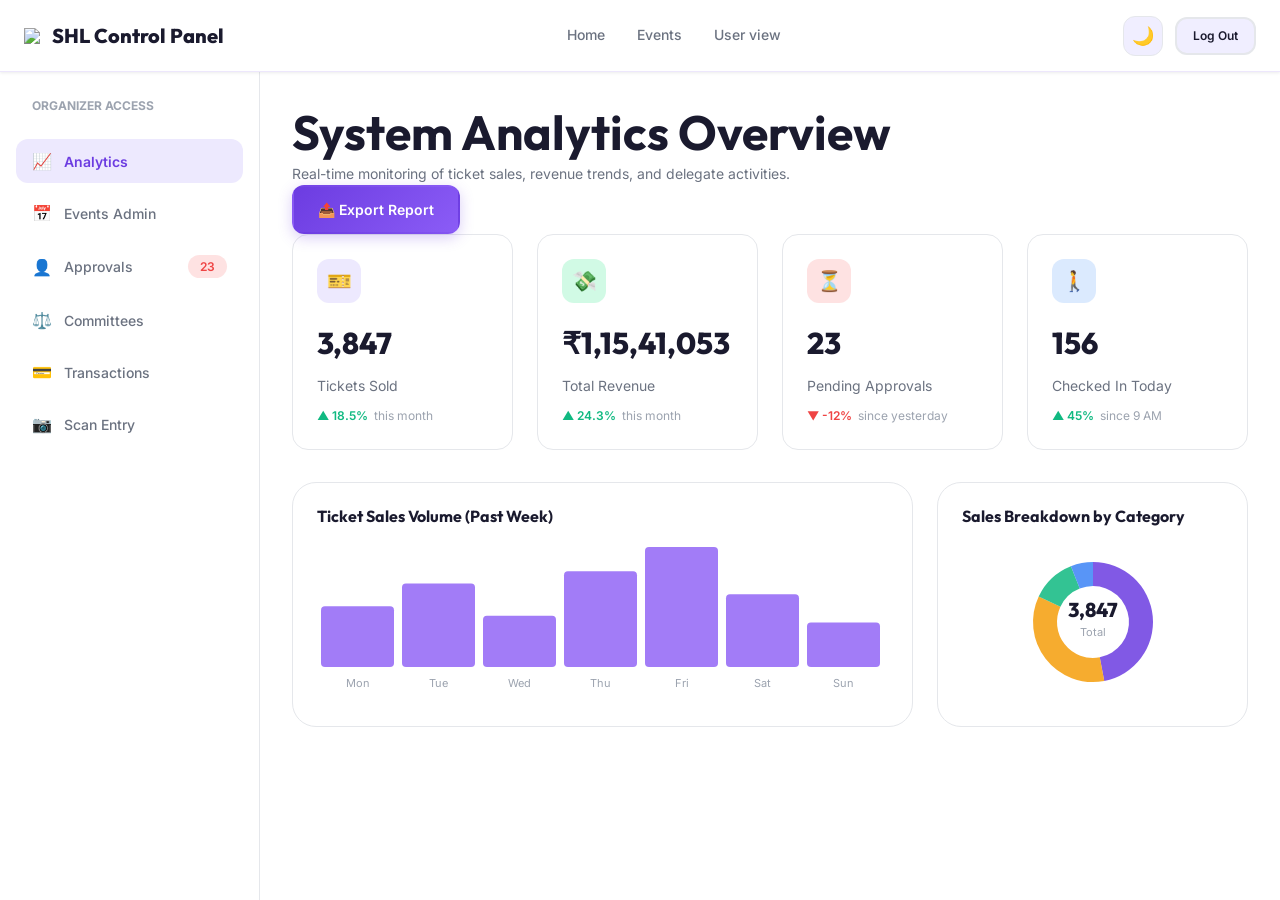
==== admin.html @ c8e1a7b3 "Initial SHL project upload" ====
<!DOCTYPE html>
<html lang="en" data-theme="light">

<head>
  <meta charset="UTF-8">
  <meta name="viewport" content="width=device-width, initial-scale=1.0">
  <title>Admin Dashboard — SHL Ticketing System</title>
  <link rel="stylesheet" href="css/globals.css">
  <link rel="stylesheet" href="css/components.css">
  <link rel="stylesheet" href="css/admin.css">
</head>

<body>

  <!-- ======== NAVBAR ======== -->
  <nav class="navbar scrolled" id="navbar">
    <div class="navbar-inner">
      <a href="index.html" class="navbar-logo">
        <img src="C:\Users\mohini\Pictures\Screenshots\Screenshot 2026-05-21 142047.png">
        <span>SHL Control Panel</span>
      </a>

      <div class="navbar-links">
        <a href="index.html" class="navbar-link">Home</a>
        <a href="events.html" class="navbar-link">Events</a>
        <a href="dashboard.html" class="navbar-link">User view</a>
      </div>

      <div class="navbar-actions">
        <button class="theme-toggle" id="themeToggle" aria-label="Toggle theme">🌙</button>
        <button class="btn btn-secondary btn-sm" id="adminLogoutBtn">Log Out</button>
      </div>

      <button class="mobile-menu-btn" id="mobileMenuBtn" aria-label="Menu">
        <span></span><span></span><span></span>
      </button>
    </div>
  </nav>

  <!-- ======== ADMIN DASHBOARD LAYOUT ======== -->
  <div class="admin-layout" style="margin-top: var(--navbar-height);">

    <!-- SIDEBAR -->
    <aside class="admin-sidebar">
      <div
        style="font-size: var(--text-xs); font-weight: 700; color: var(--text-tertiary); text-transform: uppercase; padding-left: var(--space-4);">
        Organizer Access</div>

      <nav style="display: flex; flex-direction: column; gap: 4px;">
        <button class="sidebar-link active" data-admin-tab="analytics">
          <span class="link-icon">📈</span> Analytics
        </button>
        <button class="sidebar-link" data-admin-tab="events">
          <span class="link-icon">📅</span> Events Admin
        </button>
        <button class="sidebar-link" data-admin-tab="approvals">
          <span class="link-icon">👤</span> Approvals
          <span class="badge badge-danger" id="badgePendingApprovals" style="margin-left: auto;">5</span>
        </button>
        <button class="sidebar-link" data-admin-tab="committees">
          <span class="link-icon">⚖️</span> Committees
        </button>
        <button class="sidebar-link" data-admin-tab="transactions">
          <span class="link-icon">💳</span> Transactions
        </button>
        <button class="sidebar-link" data-admin-tab="scanner">
          <span class="link-icon">📷</span> Scan Entry
        </button>
      </nav>
    </aside>

    <!-- MAIN PANEL -->
    <main class="admin-main">

      <!-- ANALYTICS TAB -->
      <div class="tab-content active" data-tab-content="analytics">
        <div class="dashboard-header">
          <div>
            <h1>System Analytics Overview</h1>
            <p style="font-size: var(--text-sm); color: var(--text-secondary);">Real-time monitoring of ticket sales,
              revenue trends, and delegate activities.</p>
          </div>
          <button class="btn btn-primary"
            onclick="Toast.show('Export Summary', 'System analytics report PDF download started.', 'success')">📤 Export
            Report</button>
        </div>

        <!-- Metrics Grid -->
        <div class="grid grid-4 gap-6" style="margin-bottom: var(--space-8);">
          <div class="stat-card">
            <div class="stat-icon" style="background: var(--primary-light); color: var(--primary);">🎫</div>
            <div class="stat-value" id="metricTotalTickets">3,847</div>
            <div class="stat-label">Tickets Sold</div>
            <span class="stat-change up">▲ 18.5% <span
                style="color: var(--text-tertiary); font-weight: normal; margin-left: 2px;">this month</span></span>
          </div>
          <div class="stat-card">
            <div class="stat-icon" style="background: var(--success-light); color: var(--success);">💸</div>
            <div class="stat-value" id="metricTotalRevenue">₹11.5M</div>
            <div class="stat-label">Total Revenue</div>
            <span class="stat-change up">▲ 24.3% <span
                style="color: var(--text-tertiary); font-weight: normal; margin-left: 2px;">this month</span></span>
          </div>
          <div class="stat-card">
            <div class="stat-icon" style="background: var(--danger-light); color: var(--danger);">⏳</div>
            <div class="stat-value" id="metricPendingApprovals">23</div>
            <div class="stat-label">Pending Approvals</div>
            <span class="stat-change down">▼ -12% <span
                style="color: var(--text-tertiary); font-weight: normal; margin-left: 2px;">since
                yesterday</span></span>
          </div>
          <div class="stat-card">
            <div class="stat-icon" style="background: var(--info-light); color: var(--info);">🚶</div>
            <div class="stat-value" id="metricTodayCheckins">156</div>
            <div class="stat-label">Checked In Today</div>
            <span class="stat-change up">▲ 45% <span
                style="color: var(--text-tertiary); font-weight: normal; margin-left: 2px;">since 9 AM</span></span>
          </div>
        </div>

        <!-- Charts Grid -->
        <div class="charts-grid">
          <div class="chart-card">
            <h2 style="font-size: var(--text-base);">Ticket Sales Volume (Past Week)</h2>
            <div class="chart-body" id="salesBarChartContainer">
              <!-- Rendered by JS -->
            </div>
          </div>
          <div class="chart-card">
            <h2 style="font-size: var(--text-base);">Sales Breakdown by Category</h2>
            <div class="chart-body" id="categoryDonutChartContainer">
              <!-- Rendered by JS -->
            </div>
          </div>
        </div>
      </div>

      <!-- EVENTS ADMIN TAB -->
      <div class="tab-content" data-tab-content="events">
        <div class="dashboard-header">
          <div>
            <h1>Event Management</h1>
            <p style="font-size: var(--text-sm); color: var(--text-secondary);">Add, update, or cancel MUNs, workshops,
              and youth leadership summits.</p>
          </div>
          <button class="btn btn-primary" id="createNewEventBtn">➕ Create Event</button>
        </div>

        <div class="table-wrapper">
          <table class="table">
            <thead>
              <tr>
                <th>Event Details</th>
                <th>Category</th>
                <th>Venue / City</th>
                <th>Price</th>
                <th>Availability</th>
                <th>Status</th>
                <th>Actions</th>
              </tr>
            </thead>
            <tbody id="adminEventsTableBody">
              <!-- Populated by JS -->
            </tbody>
          </table>
        </div>
      </div>

      <!-- DELEGATE APPROVALS TAB -->
      <div class="tab-content" data-tab-content="approvals">
        <div class="dashboard-header">
          <div>
            <h1>Delegate Registration Approvals</h1>
            <p style="font-size: var(--text-sm); color: var(--text-secondary);">Verify qualifications, process waivers,
              and approve conference portfolios.</p>
          </div>
          <div class="flex gap-2">
            <button class="btn btn-success btn-sm" id="bulkApproveBtn">Bulk Approve Selected</button>
            <button class="btn btn-secondary btn-sm" id="exportDelegatesBtn">Export List (CSV)</button>
          </div>
        </div>

        <div class="table-wrapper">
          <table class="table">
            <thead>
              <tr>
                <th style="width: 40px;"><input type="checkbox" id="selectAllApprovals"></th>
                <th>Delegate Details</th>
                <th>Event Target</th>
                <th>Date Applied</th>
                <th>Status</th>
                <th>Actions</th>
              </tr>
            </thead>
            <tbody id="adminApprovalsTableBody">
              <!-- Populated by JS -->
            </tbody>
          </table>
        </div>
      </div>

      <!-- COMMITTEES TAB -->
      <div class="tab-content" data-tab-content="committees">
        <div class="dashboard-header">
          <div>
            <h1>Committee & Portfolio Allocations</h1>
            <p style="font-size: var(--text-sm); color: var(--text-secondary);">View country allocation levels and
              real-time status details.</p>
          </div>
        </div>

        <div class="table-wrapper">
          <table class="table">
            <thead>
              <tr>
                <th>Committee Info</th>
                <th>Agenda Topic</th>
                <th>Difficulty</th>
                <th>Delegate Limit</th>
                <th>Executive Board</th>
                <th>Actions</th>
              </tr>
            </thead>
            <tbody id="adminCommitteesTableBody">
              <!-- Populated by JS -->
            </tbody>
          </table>
        </div>
      </div>

      <!-- TRANSACTIONS TAB -->
      <div class="tab-content" data-tab-content="transactions">
        <div class="dashboard-header">
          <div>
            <h1>Financial Transaction Ledger</h1>
            <p style="font-size: var(--text-sm); color: var(--text-secondary);">Comprehensive tracker for checkout
              payments, refunds, and failures.</p>
          </div>
          <button class="btn btn-secondary btn-sm"
            onclick="Toast.show('Export Complete', 'Transaction database CSV downloaded.', 'success')">💾 Export
            Ledger</button>
        </div>

        <div class="table-wrapper">
          <table class="table">
            <thead>
              <tr>
                <th>Transaction ID</th>
                <th>Delegate</th>
                <th>Target Event</th>
                <th>Amount</th>
                <th>Method</th>
                <th>Date</th>
                <th>Status</th>
              </tr>
            </thead>
            <tbody id="adminTransactionsTableBody">
              <!-- Populated by JS -->
            </tbody>
          </table>
        </div>
      </div>

      <!-- SCANNER ENTRY SIMULATOR TAB -->
      <div class="tab-content" data-tab-content="scanner">
        <div class="dashboard-header">
          <div>
            <h1>QR entry scanning portal</h1>
            <p style="font-size: var(--text-sm); color: var(--text-secondary);">Verify ticketing passes, check
              qualifications, and scan entry codes.</p>
          </div>
        </div>

        <div class="grid grid-2 gap-8">
          <!-- Scanner Camera Box -->
          <div class="card text-center">
            <h3>QR Pass Reader (Simulator)</h3>
            <p style="font-size: var(--text-xs); color: var(--text-tertiary); margin-bottom: var(--space-4);">Camera
              feed simulation. Input a code manually below to scan.</p>

            <div class="scanner-viewport-simulator">
              <div class="scanner-laser-line"></div>
              <div class="scanner-corner scanner-corner-tl"></div>
              <div class="scanner-corner scanner-corner-tr"></div>
              <div class="scanner-corner scanner-corner-bl"></div>
              <div class="scanner-corner scanner-corner-br"></div>
            </div>

            <div class="form-group" style="max-width: 320px; margin: 0 auto;">
              <input type="text" class="form-input" id="manualScanInput"
                placeholder="Enter ticket passcode manually (e.g. TKT-2026-001)">
              <button class="btn btn-primary" id="manualScanBtn" style="margin-top: 12px; width: 100%;">Verify
                Pass</button>
            </div>
          </div>

          <!-- Scanner History Logs -->
          <div class="card">
            <h3>Scanning History Log</h3>
            <p style="font-size: var(--text-xs); color: var(--text-tertiary); margin-bottom: var(--space-4);">Real-time
              check-in notifications stream.</p>

            <div class="scan-history-log" id="scanHistoryLogContainer">
              <!-- Populated by JS -->
            </div>
          </div>
        </div>
      </div>

    </main>
  </div>

  <!-- CREATE EVENT MODAL -->
  <div class="modal-backdrop" id="createEventModal">
    <div class="modal">
      <div class="modal-header">
        <h3 class="modal-title">Create New Event</h3>
        <button class="modal-close">✕</button>
      </div>
      <form id="createEventForm" onsubmit="event.preventDefault();">
        <div class="form-group">
          <label class="form-label">Event Title</label>
          <input type="text" class="form-input" id="adminEventTitle" required>
        </div>
        <div class="grid grid-2 gap-4">
          <div class="form-group">
            <label class="form-label">Category</label>
            <select class="form-select" id="adminEventCategory">
              <option value="Summit">Summit</option>
              <option value="MUN">Model United Nations</option>
              <option value="Workshop">Workshop</option>
            </select>
          </div>
          <div class="form-group">
            <label class="form-label">Base Ticket Price (₹)</label>
            <input type="number" class="form-input" id="adminEventPrice" required>
          </div>
        </div>
        <div class="grid grid-2 gap-4">
          <div class="form-group">
            <label class="form-label">City</label>
            <input type="text" class="form-input" id="adminEventCity" required>
          </div>
          <div class="form-group">
            <label class="form-label">Date</label>
            <input type="date" class="form-input" id="adminEventDate" required>
          </div>
        </div>
        <div class="flex justify-end gap-3" style="margin-top: var(--space-4);">
          <button type="button" class="btn btn-secondary modal-close">Cancel</button>
          <button type="submit" class="btn btn-primary" id="saveNewEventBtn">Publish Event</button>
        </div>
      </form>
    </div>
  </div>

  <!-- Scripts -->
  <script src="js/data.js"></script>
  <script src="js/app.js"></script>
  <script src="js/admin.js"></script>
</body>

</html>
---- css/globals.css ----
/* ============================================
   SHL TICKETING SYSTEM — GLOBAL DESIGN TOKENS
   ============================================ */

/* Google Fonts Import */
@import url('https://fonts.googleapis.com/css2?family=Inter:wght@300;400;500;600;700&family=Outfit:wght@400;500;600;700;800&family=JetBrains+Mono:wght@400;500&display=swap');

/* ---- CSS Custom Properties ---- */
:root {
  /* Primary Palette */
  --primary: #6C3CE1;
  --primary-hover: #5B2DC9;
  --primary-light: #EDE9FE;
  --primary-glow: rgba(108, 60, 225, 0.25);
  --secondary: #F59E0B;
  --secondary-hover: #D97706;
  --secondary-light: #FEF3C7;

  /* Backgrounds */
  --bg-primary: #FFFFFF;
  --bg-secondary: #F8F7FF;
  --bg-tertiary: #F0EEFF;
  --bg-elevated: #FFFFFF;
  --bg-input: #F9FAFB;

  /* Text */
  --text-primary: #1A1A2E;
  --text-secondary: #6B7280;
  --text-tertiary: #9CA3AF;
  --text-inverse: #FFFFFF;

  /* Semantic Colors */
  --success: #10B981;
  --success-light: #D1FAE5;
  --warning: #F59E0B;
  --warning-light: #FEF3C7;
  --danger: #EF4444;
  --danger-light: #FEE2E2;
  --info: #3B82F6;
  --info-light: #DBEAFE;

  /* Glass */
  --glass-bg: rgba(255, 255, 255, 0.72);
  --glass-border: rgba(108, 60, 225, 0.12);
  --glass-shadow: 0 8px 32px rgba(108, 60, 225, 0.08);

  /* Borders */
  --border-light: #E5E7EB;
  --border-medium: #D1D5DB;
  --border-focus: #6C3CE1;

  /* Shadows */
  --shadow-xs: 0 1px 2px rgba(0, 0, 0, 0.04);
  --shadow-sm: 0 1px 3px rgba(0, 0, 0, 0.08);
  --shadow-md: 0 4px 16px rgba(0, 0, 0, 0.08);
  --shadow-lg: 0 8px 32px rgba(0, 0, 0, 0.1);
  --shadow-xl: 0 16px 48px rgba(0, 0, 0, 0.12);
  --shadow-glow: 0 0 40px rgba(108, 60, 225, 0.15);
  --shadow-card: 0 2px 12px rgba(0, 0, 0, 0.06);

  /* Radius */
  --radius-sm: 8px;
  --radius-md: 12px;
  --radius-lg: 16px;
  --radius-xl: 24px;
  --radius-full: 9999px;

  /* Spacing */
  --space-1: 4px;
  --space-2: 8px;
  --space-3: 12px;
  --space-4: 16px;
  --space-5: 20px;
  --space-6: 24px;
  --space-8: 32px;
  --space-10: 40px;
  --space-12: 48px;
  --space-16: 64px;
  --space-20: 80px;
  --space-24: 96px;

  /* Typography */
  --font-heading: 'Outfit', sans-serif;
  --font-body: 'Inter', sans-serif;
  --font-mono: 'JetBrains Mono', monospace;

  --text-xs: 0.75rem;
  --text-sm: 0.875rem;
  --text-base: 1rem;
  --text-lg: 1.125rem;
  --text-xl: 1.25rem;
  --text-2xl: 1.5rem;
  --text-3xl: 1.875rem;
  --text-4xl: 2.25rem;
  --text-5xl: 3rem;
  --text-6xl: 3.75rem;
  --text-7xl: 4.5rem;

  /* Transitions */
  --transition-fast: 150ms ease;
  --transition-base: 250ms ease;
  --transition-slow: 400ms ease;
  --transition-spring: 500ms cubic-bezier(0.34, 1.56, 0.64, 1);

  /* Z-Index */
  --z-dropdown: 100;
  --z-sticky: 200;
  --z-fixed: 300;
  --z-modal-backdrop: 400;
  --z-modal: 500;
  --z-toast: 600;
  --z-tooltip: 700;

  /* Layout */
  --max-width: 1280px;
  --max-width-sm: 640px;
  --max-width-md: 768px;
  --max-width-lg: 1024px;
  --max-width-xl: 1280px;
  --max-width-2xl: 1440px;
  --sidebar-width: 260px;
  --navbar-height: 72px;
}

/* ---- Dark Mode ---- */
[data-theme="dark"] {
  --primary: #8B5CF6;
  --primary-hover: #A78BFA;
  --primary-light: #2D1B69;
  --primary-glow: rgba(139, 92, 246, 0.3);
  --secondary: #FBBF24;
  --secondary-hover: #FCD34D;
  --secondary-light: #451A03;

  --bg-primary: #0A0A14;
  --bg-secondary: #12121F;
  --bg-tertiary: #1A1A2E;
  --bg-elevated: #1E1E35;
  --bg-input: #1A1A2E;

  --text-primary: #F0F0FF;
  --text-secondary: #9CA3AF;
  --text-tertiary: #6B7280;
  --text-inverse: #0A0A14;

  --success: #34D399;
  --success-light: #064E3B;
  --warning: #FBBF24;
  --warning-light: #451A03;
  --danger: #F87171;
  --danger-light: #7F1D1D;
  --info: #60A5FA;
  --info-light: #1E3A5F;

  --glass-bg: rgba(10, 10, 20, 0.75);
  --glass-border: rgba(139, 92, 246, 0.18);
  --glass-shadow: 0 8px 32px rgba(0, 0, 0, 0.3);

  --border-light: #2A2A42;
  --border-medium: #3A3A55;
  --border-focus: #8B5CF6;

  --shadow-xs: 0 1px 2px rgba(0, 0, 0, 0.2);
  --shadow-sm: 0 1px 3px rgba(0, 0, 0, 0.3);
  --shadow-md: 0 4px 16px rgba(0, 0, 0, 0.3);
  --shadow-lg: 0 8px 32px rgba(0, 0, 0, 0.4);
  --shadow-xl: 0 16px 48px rgba(0, 0, 0, 0.5);
  --shadow-glow: 0 0 40px rgba(139, 92, 246, 0.2);
  --shadow-card: 0 2px 12px rgba(0, 0, 0, 0.25);
}

/* ---- CSS Reset ---- */
*, *::before, *::after {
  margin: 0;
  padding: 0;
  box-sizing: border-box;
}

html {
  scroll-behavior: smooth;
  -webkit-text-size-adjust: 100%;
  font-size: 16px;
}

body {
  font-family: var(--font-body);
  font-size: var(--text-base);
  line-height: 1.6;
  color: var(--text-primary);
  background-color: var(--bg-primary);
  -webkit-font-smoothing: antialiased;
  -moz-osx-font-smoothing: grayscale;
  overflow-x: hidden;
  transition: background-color var(--transition-base), color var(--transition-base);
}

img, video, svg {
  display: block;
  max-width: 100%;
  height: auto;
}

a {
  color: inherit;
  text-decoration: none;
  transition: color var(--transition-fast);
}

button {
  cursor: pointer;
  font-family: inherit;
  border: none;
  background: none;
  font-size: inherit;
}

input, textarea, select {
  font-family: inherit;
  font-size: inherit;
  color: inherit;
  outline: none;
}

ul, ol {
  list-style: none;
}

h1, h2, h3, h4, h5, h6 {
  font-family: var(--font-heading);
  font-weight: 700;
  line-height: 1.2;
  color: var(--text-primary);
}

h1 { font-size: var(--text-5xl); }
h2 { font-size: var(--text-4xl); }
h3 { font-size: var(--text-3xl); }
h4 { font-size: var(--text-2xl); }
h5 { font-size: var(--text-xl); }
h6 { font-size: var(--text-lg); }

p {
  color: var(--text-secondary);
  line-height: 1.7;
}

::selection {
  background-color: var(--primary);
  color: white;
}

::-webkit-scrollbar {
  width: 8px;
  height: 8px;
}

::-webkit-scrollbar-track {
  background: var(--bg-secondary);
}

::-webkit-scrollbar-thumb {
  background: var(--border-medium);
  border-radius: var(--radius-full);
}

::-webkit-scrollbar-thumb:hover {
  background: var(--primary);
}

/* ---- Layout Utilities ---- */
.container {
  width: 100%;
  max-width: var(--max-width);
  margin: 0 auto;
  padding: 0 var(--space-6);
}

.container-sm { max-width: var(--max-width-sm); }
.container-md { max-width: var(--max-width-md); }
.container-lg { max-width: var(--max-width-lg); }
.container-xl { max-width: var(--max-width-xl); }
.container-2xl { max-width: var(--max-width-2xl); }

.section {
  padding: var(--space-20) 0;
}

.section-sm {
  padding: var(--space-12) 0;
}

/* Flex */
.flex { display: flex; }
.flex-col { flex-direction: column; }
.flex-wrap { flex-wrap: wrap; }
.items-center { align-items: center; }
.items-start { align-items: flex-start; }
.items-end { align-items: flex-end; }
.justify-center { justify-content: center; }
.justify-between { justify-content: space-between; }
.justify-end { justify-content: flex-end; }
.gap-1 { gap: var(--space-1); }
.gap-2 { gap: var(--space-2); }
.gap-3 { gap: var(--space-3); }
.gap-4 { gap: var(--space-4); }
.gap-6 { gap: var(--space-6); }
.gap-8 { gap: var(--space-8); }

/* Grid */
.grid { display: grid; }
.grid-2 { grid-template-columns: repeat(2, 1fr); }
.grid-3 { grid-template-columns: repeat(3, 1fr); }
.grid-4 { grid-template-columns: repeat(4, 1fr); }

/* Text */
.text-center { text-align: center; }
.text-left { text-align: left; }
.text-right { text-align: right; }
.font-medium { font-weight: 500; }
.font-semibold { font-weight: 600; }
.font-bold { font-weight: 700; }
.text-uppercase { text-transform: uppercase; letter-spacing: 0.05em; }

/* Visibility */
.hidden { display: none !important; }
.sr-only {
  position: absolute;
  width: 1px;
  height: 1px;
  margin: -1px;
  padding: 0;
  overflow: hidden;
  clip: rect(0, 0, 0, 0);
  border: 0;
}

/* ---- Responsive ---- */
@media (max-width: 1024px) {
  .grid-4 { grid-template-columns: repeat(2, 1fr); }
  .grid-3 { grid-template-columns: repeat(2, 1fr); }
  h1 { font-size: var(--text-4xl); }
  h2 { font-size: var(--text-3xl); }
}

@media (max-width: 768px) {
  .container { padding: 0 var(--space-4); }
  .section { padding: var(--space-12) 0; }
  .grid-4, .grid-3, .grid-2 { grid-template-columns: 1fr; }
  h1 { font-size: var(--text-3xl); }
  h2 { font-size: var(--text-2xl); }
  h3 { font-size: var(--text-xl); }
  :root { --navbar-height: 64px; }
}

@media (max-width: 480px) {
  html { font-size: 14px; }
  .container { padding: 0 var(--space-3); }
}

/* ---- Animations ---- */
@keyframes fadeIn {
  from { opacity: 0; }
  to { opacity: 1; }
}

@keyframes fadeInUp {
  from { opacity: 0; transform: translateY(24px); }
  to { opacity: 1; transform: translateY(0); }
}

@keyframes fadeInDown {
  from { opacity: 0; transform: translateY(-24px); }
  to { opacity: 1; transform: translateY(0); }
}

@keyframes slideInLeft {
  from { opacity: 0; transform: translateX(-32px); }
  to { opacity: 1; transform: translateX(0); }
}

@keyframes slideInRight {
  from { opacity: 0; transform: translateX(32px); }
  to { opacity: 1; transform: translateX(0); }
}

@keyframes scaleIn {
  from { opacity: 0; transform: scale(0.9); }
  to { opacity: 1; transform: scale(1); }
}

@keyframes pulse {
  0%, 100% { opacity: 1; }
  50% { opacity: 0.5; }
}

@keyframes shimmer {
  0% { background-position: -200% 0; }
  100% { background-position: 200% 0; }
}

@keyframes spin {
  from { transform: rotate(0deg); }
  to { transform: rotate(360deg); }
}

@keyframes float {
  0%, 100% { transform: translateY(0); }
  50% { transform: translateY(-10px); }
}

@keyframes gradientShift {
  0% { background-position: 0% 50%; }
  50% { background-position: 100% 50%; }
  100% { background-position: 0% 50%; }
}

@keyframes countUp {
  from { opacity: 0; transform: translateY(16px); }
  to { opacity: 1; transform: translateY(0); }
}

@keyframes tickerScroll {
  0% { transform: translateX(0); }
  100% { transform: translateX(-50%); }
}

.animate-fade-in { animation: fadeIn 0.6s ease forwards; }
.animate-fade-in-up { animation: fadeInUp 0.6s ease forwards; }
.animate-fade-in-down { animation: fadeInDown 0.6s ease forwards; }
.animate-scale-in { animation: scaleIn 0.4s ease forwards; }
.animate-float { animation: float 3s ease-in-out infinite; }
.animate-pulse { animation: pulse 2s ease-in-out infinite; }
.animate-spin { animation: spin 1s linear infinite; }

/* Stagger delays */
.delay-1 { animation-delay: 0.1s; }
.delay-2 { animation-delay: 0.2s; }
.delay-3 { animation-delay: 0.3s; }
.delay-4 { animation-delay: 0.4s; }
.delay-5 { animation-delay: 0.5s; }

/* Scroll reveal base */
.reveal {
  opacity: 0;
  transform: translateY(24px);
  transition: opacity 0.6s ease, transform 0.6s ease;
}

.reveal.revealed {
  opacity: 1;
  transform: translateY(0);
}
---- css/components.css ----
/* ============================================
   SHL TICKETING SYSTEM — REUSABLE COMPONENTS
   ============================================ */

/* ---- Buttons ---- */
.btn {
  display: inline-flex;
  align-items: center;
  justify-content: center;
  gap: var(--space-2);
  padding: var(--space-3) var(--space-6);
  font-family: var(--font-body);
  font-weight: 600;
  font-size: var(--text-sm);
  line-height: 1.5;
  border-radius: var(--radius-md);
  transition: all var(--transition-base);
  white-space: nowrap;
  cursor: pointer;
  border: 2px solid transparent;
  text-decoration: none;
  position: relative;
  overflow: hidden;
}

.btn::after {
  content: '';
  position: absolute;
  inset: 0;
  background: linear-gradient(rgba(255,255,255,0.15), transparent);
  opacity: 0;
  transition: opacity var(--transition-fast);
}

.btn:hover::after {
  opacity: 1;
}

.btn-primary {
  background: linear-gradient(135deg, var(--primary), #8B5CF6);
  color: white;
  box-shadow: 0 4px 14px var(--primary-glow);
}

.btn-primary:hover {
  background: linear-gradient(135deg, var(--primary-hover), #7C3AED);
  box-shadow: 0 6px 20px var(--primary-glow);
  transform: translateY(-2px);
}

.btn-secondary {
  background: var(--bg-tertiary);
  color: var(--text-primary);
  border-color: var(--border-light);
}

.btn-secondary:hover {
  background: var(--bg-elevated);
  border-color: var(--primary);
  color: var(--primary);
  transform: translateY(-2px);
}

.btn-outline {
  background: transparent;
  color: var(--primary);
  border-color: var(--primary);
}

.btn-outline:hover {
  background: var(--primary);
  color: white;
  transform: translateY(-2px);
}

.btn-ghost {
  background: transparent;
  color: var(--text-secondary);
}

.btn-ghost:hover {
  background: var(--bg-tertiary);
  color: var(--primary);
}

.btn-danger {
  background: var(--danger);
  color: white;
}

.btn-danger:hover {
  background: #DC2626;
  transform: translateY(-2px);
}

.btn-success {
  background: var(--success);
  color: white;
}

.btn-success:hover {
  background: #059669;
  transform: translateY(-2px);
}

.btn-lg {
  padding: var(--space-4) var(--space-8);
  font-size: var(--text-base);
  border-radius: var(--radius-lg);
}

.btn-sm {
  padding: var(--space-2) var(--space-4);
  font-size: var(--text-xs);
}

.btn-icon {
  width: 40px;
  height: 40px;
  padding: 0;
  border-radius: var(--radius-md);
}

.btn-icon.btn-sm {
  width: 32px;
  height: 32px;
}

.btn:disabled {
  opacity: 0.5;
  cursor: not-allowed;
  transform: none !important;
}

/* ---- Cards ---- */
.card {
  background: var(--bg-elevated);
  border: 1px solid var(--border-light);
  border-radius: var(--radius-lg);
  padding: var(--space-6);
  transition: all var(--transition-base);
  position: relative;
}

.card:hover {
  box-shadow: var(--shadow-lg);
  border-color: var(--glass-border);
}

.card-hover:hover {
  transform: translateY(-4px);
}

.card-glass {
  background: var(--glass-bg);
  backdrop-filter: blur(16px);
  -webkit-backdrop-filter: blur(16px);
  border: 1px solid var(--glass-border);
  box-shadow: var(--glass-shadow);
}

.card-gradient {
  background: linear-gradient(135deg, var(--bg-elevated), var(--bg-tertiary));
}

.card-img {
  width: 100%;
  height: 200px;
  object-fit: cover;
  border-radius: var(--radius-md);
  margin-bottom: var(--space-4);
}

/* ---- Badges ---- */
.badge {
  display: inline-flex;
  align-items: center;
  gap: var(--space-1);
  padding: var(--space-1) var(--space-3);
  font-size: var(--text-xs);
  font-weight: 600;
  border-radius: var(--radius-full);
  letter-spacing: 0.02em;
}

.badge-primary {
  background: var(--primary-light);
  color: var(--primary);
}

.badge-success {
  background: var(--success-light);
  color: var(--success);
}

.badge-warning {
  background: var(--warning-light);
  color: var(--warning);
}

.badge-danger {
  background: var(--danger-light);
  color: var(--danger);
}

.badge-info {
  background: var(--info-light);
  color: var(--info);
}

.badge-neutral {
  background: var(--bg-tertiary);
  color: var(--text-secondary);
}

/* Status dot */
.status-dot {
  width: 8px;
  height: 8px;
  border-radius: 50%;
  display: inline-block;
}

.status-dot.available { background: var(--success); }
.status-dot.limited { background: var(--warning); }
.status-dot.full { background: var(--danger); }
.status-dot.reserved { background: var(--info); }

.status-dot.pulse {
  animation: pulse 2s ease-in-out infinite;
}

/* ---- Form Elements ---- */
.form-group {
  display: flex;
  flex-direction: column;
  gap: var(--space-2);
  margin-bottom: var(--space-5);
}

.form-label {
  font-size: var(--text-sm);
  font-weight: 600;
  color: var(--text-primary);
}

.form-label .required {
  color: var(--danger);
  margin-left: 2px;
}

.form-input,
.form-select,
.form-textarea {
  width: 100%;
  padding: var(--space-3) var(--space-4);
  background: var(--bg-input);
  border: 1.5px solid var(--border-light);
  border-radius: var(--radius-md);
  font-size: var(--text-sm);
  color: var(--text-primary);
  transition: all var(--transition-fast);
}

.form-input:focus,
.form-select:focus,
.form-textarea:focus {
  border-color: var(--primary);
  box-shadow: 0 0 0 3px var(--primary-glow);
  background: var(--bg-elevated);
}

.form-input::placeholder {
  color: var(--text-tertiary);
}

.form-input.error {
  border-color: var(--danger);
  box-shadow: 0 0 0 3px rgba(239, 68, 68, 0.15);
}

.form-hint {
  font-size: var(--text-xs);
  color: var(--text-tertiary);
}

.form-error {
  font-size: var(--text-xs);
  color: var(--danger);
  display: flex;
  align-items: center;
  gap: var(--space-1);
}

.form-textarea {
  min-height: 100px;
  resize: vertical;
}

.form-select {
  appearance: none;
  background-image: url("data:image/svg+xml,%3Csvg xmlns='http://www.w3.org/2000/svg' width='16' height='16' fill='%236B7280' viewBox='0 0 16 16'%3E%3Cpath d='M4.646 5.646a.5.5 0 0 1 .708 0L8 8.293l2.646-2.647a.5.5 0 0 1 .708.708l-3 3a.5.5 0 0 1-.708 0l-3-3a.5.5 0 0 1 0-.708z'/%3E%3C/svg%3E");
  background-repeat: no-repeat;
  background-position: right 12px center;
  padding-right: 36px;
}

/* Checkbox & Radio */
.form-check {
  display: flex;
  align-items: center;
  gap: var(--space-3);
  cursor: pointer;
  font-size: var(--text-sm);
}

.form-check input[type="checkbox"],
.form-check input[type="radio"] {
  width: 18px;
  height: 18px;
  accent-color: var(--primary);
  cursor: pointer;
}

/* ---- Navigation ---- */
.navbar {
  position: fixed;
  top: 0;
  left: 0;
  right: 0;
  height: var(--navbar-height);
  z-index: var(--z-fixed);
  transition: all var(--transition-base);
  display: flex;
  align-items: center;
}

.navbar.scrolled {
  background: var(--glass-bg);
  backdrop-filter: blur(20px);
  -webkit-backdrop-filter: blur(20px);
  border-bottom: 1px solid var(--glass-border);
  box-shadow: var(--shadow-sm);
}

.navbar-inner {
  display: flex;
  align-items: center;
  justify-content: space-between;
  width: 100%;
  max-width: var(--max-width-2xl);
  margin: 0 auto;
  padding: 0 var(--space-6);
}

.navbar-logo {
  display: flex;
  align-items: center;
  gap: var(--space-3);
  font-family: var(--font-heading);
  font-weight: 800;
  font-size: var(--text-xl);
  color: var(--text-primary);
}

.navbar-logo .logo-icon {
  width: 36px;
  height: 36px;
  background: linear-gradient(135deg, var(--primary), #8B5CF6);
  border-radius: var(--radius-sm);
  display: flex;
  align-items: center;
  justify-content: center;
  color: white;
  font-weight: 800;
  font-size: var(--text-sm);
}

.navbar-links {
  display: flex;
  align-items: center;
  gap: var(--space-8);
}

.navbar-link {
  font-size: var(--text-sm);
  font-weight: 500;
  color: var(--text-secondary);
  transition: color var(--transition-fast);
  position: relative;
}

.navbar-link:hover,
.navbar-link.active {
  color: var(--primary);
}

.navbar-link.active::after {
  content: '';
  position: absolute;
  bottom: -4px;
  left: 0;
  right: 0;
  height: 2px;
  background: var(--primary);
  border-radius: var(--radius-full);
}

.navbar-actions {
  display: flex;
  align-items: center;
  gap: var(--space-3);
}

.theme-toggle {
  width: 40px;
  height: 40px;
  display: flex;
  align-items: center;
  justify-content: center;
  border-radius: var(--radius-md);
  background: var(--bg-tertiary);
  border: 1px solid var(--border-light);
  cursor: pointer;
  transition: all var(--transition-fast);
  font-size: 18px;
}

.theme-toggle:hover {
  background: var(--bg-elevated);
  border-color: var(--primary);
}

/* Mobile Menu */
.mobile-menu-btn {
  display: none;
  flex-direction: column;
  gap: 5px;
  padding: 8px;
  cursor: pointer;
  background: none;
  border: none;
}

.mobile-menu-btn span {
  display: block;
  width: 24px;
  height: 2px;
  background: var(--text-primary);
  border-radius: 2px;
  transition: all var(--transition-base);
}

.mobile-menu-btn.active span:nth-child(1) {
  transform: rotate(45deg) translate(5px, 5px);
}

.mobile-menu-btn.active span:nth-child(2) {
  opacity: 0;
}

.mobile-menu-btn.active span:nth-child(3) {
  transform: rotate(-45deg) translate(5px, -5px);
}

.mobile-nav {
  display: none;
  position: fixed;
  top: var(--navbar-height);
  left: 0;
  right: 0;
  bottom: 0;
  background: var(--bg-primary);
  z-index: var(--z-fixed);
  padding: var(--space-6);
  flex-direction: column;
  gap: var(--space-4);
  animation: fadeIn 0.3s ease;
}

.mobile-nav.active {
  display: flex;
}

.mobile-nav a {
  display: block;
  padding: var(--space-4);
  font-size: var(--text-lg);
  font-weight: 500;
  border-radius: var(--radius-md);
  transition: background var(--transition-fast);
}

.mobile-nav a:hover {
  background: var(--bg-tertiary);
  color: var(--primary);
}

@media (max-width: 768px) {
  .mobile-menu-btn { display: flex; }
  .navbar-links { display: none; }
  .navbar-actions .btn { display: none; }
}

/* ---- Modal ---- */
.modal-backdrop {
  position: fixed;
  inset: 0;
  background: rgba(0, 0, 0, 0.5);
  backdrop-filter: blur(4px);
  z-index: var(--z-modal-backdrop);
  display: none;
  align-items: center;
  justify-content: center;
  padding: var(--space-6);
  animation: fadeIn 0.2s ease;
}

.modal-backdrop.active {
  display: flex;
}

.modal {
  background: var(--bg-elevated);
  border-radius: var(--radius-xl);
  padding: var(--space-8);
  width: 100%;
  max-width: 520px;
  max-height: 90vh;
  overflow-y: auto;
  box-shadow: var(--shadow-xl);
  animation: scaleIn 0.3s ease;
  position: relative;
}

.modal-header {
  display: flex;
  align-items: center;
  justify-content: space-between;
  margin-bottom: var(--space-6);
}

.modal-title {
  font-size: var(--text-xl);
  font-weight: 700;
}

.modal-close {
  width: 32px;
  height: 32px;
  display: flex;
  align-items: center;
  justify-content: center;
  border-radius: var(--radius-sm);
  background: var(--bg-tertiary);
  cursor: pointer;
  transition: all var(--transition-fast);
  font-size: 18px;
  border: none;
  color: var(--text-secondary);
}

.modal-close:hover {
  background: var(--danger-light);
  color: var(--danger);
}

/* ---- Toast / Notification ---- */
.toast-container {
  position: fixed;
  top: calc(var(--navbar-height) + var(--space-4));
  right: var(--space-6);
  z-index: var(--z-toast);
  display: flex;
  flex-direction: column;
  gap: var(--space-3);
}

.toast {
  display: flex;
  align-items: center;
  gap: var(--space-3);
  padding: var(--space-4) var(--space-5);
  background: var(--bg-elevated);
  border-radius: var(--radius-md);
  box-shadow: var(--shadow-lg);
  border-left: 4px solid var(--primary);
  min-width: 320px;
  animation: slideInRight 0.4s ease;
}

.toast.success { border-left-color: var(--success); }
.toast.warning { border-left-color: var(--warning); }
.toast.error { border-left-color: var(--danger); }

.toast-icon {
  font-size: 20px;
  flex-shrink: 0;
}

.toast-content {
  flex: 1;
}

.toast-title {
  font-weight: 600;
  font-size: var(--text-sm);
}

.toast-message {
  font-size: var(--text-xs);
  color: var(--text-secondary);
}

.toast-close {
  cursor: pointer;
  font-size: 16px;
  color: var(--text-tertiary);
  background: none;
  border: none;
}

/* ---- Progress Bar ---- */
.progress-bar {
  width: 100%;
  height: 6px;
  background: var(--bg-tertiary);
  border-radius: var(--radius-full);
  overflow: hidden;
}

.progress-fill {
  height: 100%;
  background: linear-gradient(90deg, var(--primary), #8B5CF6);
  border-radius: var(--radius-full);
  transition: width var(--transition-slow);
}

/* Step Progress */
.step-progress {
  display: flex;
  align-items: center;
  justify-content: center;
  gap: 0;
  margin-bottom: var(--space-10);
}

.step-item {
  display: flex;
  align-items: center;
  gap: 0;
}

.step-circle {
  width: 40px;
  height: 40px;
  border-radius: 50%;
  display: flex;
  align-items: center;
  justify-content: center;
  font-size: var(--text-sm);
  font-weight: 700;
  background: var(--bg-tertiary);
  color: var(--text-tertiary);
  border: 2px solid var(--border-light);
  transition: all var(--transition-base);
  position: relative;
  z-index: 1;
}

.step-item.active .step-circle {
  background: var(--primary);
  color: white;
  border-color: var(--primary);
  box-shadow: 0 0 0 4px var(--primary-glow);
}

.step-item.completed .step-circle {
  background: var(--success);
  color: white;
  border-color: var(--success);
}

.step-label {
  position: absolute;
  top: calc(100% + 8px);
  left: 50%;
  transform: translateX(-50%);
  font-size: var(--text-xs);
  font-weight: 500;
  color: var(--text-tertiary);
  white-space: nowrap;
}

.step-item.active .step-label {
  color: var(--primary);
  font-weight: 600;
}

.step-item.completed .step-label {
  color: var(--success);
}

.step-line {
  width: 80px;
  height: 2px;
  background: var(--border-light);
  transition: background var(--transition-base);
}

.step-item.completed + .step-item .step-line,
.step-item.completed .step-line {
  background: var(--success);
}

/* ---- Tables ---- */
.table-wrapper {
  width: 100%;
  overflow-x: auto;
  border-radius: var(--radius-lg);
  border: 1px solid var(--border-light);
}

.table {
  width: 100%;
  border-collapse: collapse;
}

.table th {
  padding: var(--space-4) var(--space-5);
  text-align: left;
  font-size: var(--text-xs);
  font-weight: 600;
  text-transform: uppercase;
  letter-spacing: 0.05em;
  color: var(--text-tertiary);
  background: var(--bg-secondary);
  border-bottom: 1px solid var(--border-light);
}

.table td {
  padding: var(--space-4) var(--space-5);
  font-size: var(--text-sm);
  border-bottom: 1px solid var(--border-light);
  color: var(--text-primary);
}

.table tr:last-child td {
  border-bottom: none;
}

.table tr:hover td {
  background: var(--bg-secondary);
}

/* ---- Tabs ---- */
.tabs {
  display: flex;
  gap: var(--space-1);
  background: var(--bg-secondary);
  padding: var(--space-1);
  border-radius: var(--radius-md);
  margin-bottom: var(--space-6);
}

.tab-btn {
  flex: 1;
  padding: var(--space-3) var(--space-4);
  font-size: var(--text-sm);
  font-weight: 500;
  color: var(--text-secondary);
  border-radius: var(--radius-sm);
  transition: all var(--transition-fast);
  cursor: pointer;
  background: none;
  border: none;
  text-align: center;
}

.tab-btn:hover {
  color: var(--text-primary);
}

.tab-btn.active {
  background: var(--bg-elevated);
  color: var(--primary);
  font-weight: 600;
  box-shadow: var(--shadow-sm);
}

.tab-content {
  display: none;
}

.tab-content.active {
  display: block;
  animation: fadeIn 0.3s ease;
}

/* ---- Accordion ---- */
.accordion-item {
  border: 1px solid var(--border-light);
  border-radius: var(--radius-md);
  margin-bottom: var(--space-3);
  overflow: hidden;
  transition: all var(--transition-base);
}

.accordion-item:hover {
  border-color: var(--glass-border);
}

.accordion-header {
  display: flex;
  align-items: center;
  justify-content: space-between;
  padding: var(--space-5) var(--space-6);
  cursor: pointer;
  font-weight: 600;
  font-size: var(--text-sm);
  background: var(--bg-elevated);
  transition: all var(--transition-fast);
  border: none;
  width: 100%;
  text-align: left;
  color: var(--text-primary);
}

.accordion-header:hover {
  background: var(--bg-secondary);
}

.accordion-icon {
  font-size: 20px;
  transition: transform var(--transition-base);
  color: var(--text-tertiary);
}

.accordion-item.active .accordion-icon {
  transform: rotate(180deg);
  color: var(--primary);
}

.accordion-body {
  max-height: 0;
  overflow: hidden;
  transition: max-height var(--transition-slow);
}

.accordion-item.active .accordion-body {
  max-height: 500px;
}

.accordion-content {
  padding: 0 var(--space-6) var(--space-5);
  font-size: var(--text-sm);
  color: var(--text-secondary);
  line-height: 1.7;
}

/* ---- Tooltip ---- */
.tooltip {
  position: relative;
}

.tooltip::after {
  content: attr(data-tooltip);
  position: absolute;
  bottom: calc(100% + 8px);
  left: 50%;
  transform: translateX(-50%);
  padding: var(--space-2) var(--space-3);
  font-size: var(--text-xs);
  color: white;
  background: var(--text-primary);
  border-radius: var(--radius-sm);
  white-space: nowrap;
  opacity: 0;
  pointer-events: none;
  transition: opacity var(--transition-fast);
}

.tooltip:hover::after {
  opacity: 1;
}

/* ---- Avatar ---- */
.avatar {
  width: 40px;
  height: 40px;
  border-radius: 50%;
  object-fit: cover;
  border: 2px solid var(--border-light);
}

.avatar-sm { width: 32px; height: 32px; }
.avatar-lg { width: 56px; height: 56px; }
.avatar-xl { width: 72px; height: 72px; }

.avatar-placeholder {
  display: flex;
  align-items: center;
  justify-content: center;
  background: linear-gradient(135deg, var(--primary), #8B5CF6);
  color: white;
  font-weight: 700;
  font-size: var(--text-sm);
}

/* ---- Stat Card ---- */
.stat-card {
  background: var(--bg-elevated);
  border: 1px solid var(--border-light);
  border-radius: var(--radius-lg);
  padding: var(--space-6);
  display: flex;
  flex-direction: column;
  gap: var(--space-2);
}

.stat-card .stat-icon {
  width: 44px;
  height: 44px;
  border-radius: var(--radius-md);
  display: flex;
  align-items: center;
  justify-content: center;
  font-size: 20px;
  margin-bottom: var(--space-2);
}

.stat-card .stat-value {
  font-family: var(--font-heading);
  font-size: var(--text-3xl);
  font-weight: 800;
  color: var(--text-primary);
}

.stat-card .stat-label {
  font-size: var(--text-sm);
  color: var(--text-secondary);
}

.stat-card .stat-change {
  font-size: var(--text-xs);
  font-weight: 600;
  display: flex;
  align-items: center;
  gap: var(--space-1);
}

.stat-change.up { color: var(--success); }
.stat-change.down { color: var(--danger); }

/* ---- Empty State ---- */
.empty-state {
  display: flex;
  flex-direction: column;
  align-items: center;
  justify-content: center;
  padding: var(--space-16) var(--space-6);
  text-align: center;
}

.empty-state .empty-icon {
  font-size: 64px;
  margin-bottom: var(--space-6);
  opacity: 0.5;
}

.empty-state h3 {
  margin-bottom: var(--space-3);
}

.empty-state p {
  max-width: 400px;
  margin-bottom: var(--space-6);
}

/* ---- Skeleton Loader ---- */
.skeleton {
  background: linear-gradient(90deg, var(--bg-tertiary) 25%, var(--bg-secondary) 50%, var(--bg-tertiary) 75%);
  background-size: 200% 100%;
  animation: shimmer 1.5s infinite;
  border-radius: var(--radius-sm);
}

.skeleton-text {
  height: 14px;
  margin-bottom: var(--space-2);
}

.skeleton-heading {
  height: 24px;
  width: 60%;
  margin-bottom: var(--space-4);
}

.skeleton-circle {
  border-radius: 50%;
}

/* ---- Sidebar ---- */
.sidebar {
  position: fixed;
  top: 0;
  left: 0;
  width: var(--sidebar-width);
  height: 100vh;
  background: var(--bg-elevated);
  border-right: 1px solid var(--border-light);
  display: flex;
  flex-direction: column;
  z-index: var(--z-sticky);
  transition: all var(--transition-base);
}

.sidebar-header {
  padding: var(--space-6);
  border-bottom: 1px solid var(--border-light);
}

.sidebar-nav {
  flex: 1;
  padding: var(--space-4);
  overflow-y: auto;
}

.sidebar-link {
  display: flex;
  align-items: center;
  gap: var(--space-3);
  padding: var(--space-3) var(--space-4);
  font-size: var(--text-sm);
  font-weight: 500;
  color: var(--text-secondary);
  border-radius: var(--radius-md);
  transition: all var(--transition-fast);
  margin-bottom: var(--space-1);
}

.sidebar-link:hover {
  background: var(--bg-tertiary);
  color: var(--text-primary);
}

.sidebar-link.active {
  background: var(--primary-light);
  color: var(--primary);
  font-weight: 600;
}

.sidebar-link .link-icon {
  width: 20px;
  text-align: center;
  font-size: 16px;
}

.sidebar-section-title {
  font-size: var(--text-xs);
  font-weight: 600;
  text-transform: uppercase;
  letter-spacing: 0.08em;
  color: var(--text-tertiary);
  padding: var(--space-4) var(--space-4) var(--space-2);
}

.sidebar-footer {
  padding: var(--space-4) var(--space-6);
  border-top: 1px solid var(--border-light);
}

.main-content {
  margin-left: var(--sidebar-width);
  min-height: 100vh;
  padding: var(--space-8);
}

@media (max-width: 768px) {
  .sidebar {
    transform: translateX(-100%);
  }

  .sidebar.open {
    transform: translateX(0);
  }

  .main-content {
    margin-left: 0;
  }
}

/* ---- Pagination ---- */
.pagination {
  display: flex;
  align-items: center;
  justify-content: center;
  gap: var(--space-2);
  margin-top: var(--space-8);
}

.page-btn {
  width: 40px;
  height: 40px;
  display: flex;
  align-items: center;
  justify-content: center;
  border-radius: var(--radius-md);
  font-size: var(--text-sm);
  font-weight: 500;
  background: var(--bg-elevated);
  border: 1px solid var(--border-light);
  cursor: pointer;
  transition: all var(--transition-fast);
  color: var(--text-secondary);
}

.page-btn:hover {
  border-color: var(--primary);
  color: var(--primary);
}

.page-btn.active {
  background: var(--primary);
  color: white;
  border-color: var(--primary);
}

/* ---- Search ---- */
.search-box {
  position: relative;
  width: 100%;
}

.search-box .search-icon {
  position: absolute;
  left: var(--space-4);
  top: 50%;
  transform: translateY(-50%);
  color: var(--text-tertiary);
  font-size: 18px;
}

.search-box input {
  width: 100%;
  padding: var(--space-3) var(--space-4) var(--space-3) var(--space-12);
  background: var(--bg-input);
  border: 1.5px solid var(--border-light);
  border-radius: var(--radius-md);
  font-size: var(--text-sm);
  color: var(--text-primary);
  transition: all var(--transition-fast);
}

.search-box input:focus {
  border-color: var(--primary);
  box-shadow: 0 0 0 3px var(--primary-glow);
  background: var(--bg-elevated);
}

/* ---- Pricing Card ---- */
.pricing-card {
  background: var(--bg-elevated);
  border: 2px solid var(--border-light);
  border-radius: var(--radius-xl);
  padding: var(--space-8);
  text-align: center;
  transition: all var(--transition-base);
  position: relative;
}

.pricing-card.featured {
  border-color: var(--primary);
  box-shadow: var(--shadow-glow);
}

.pricing-card.featured::before {
  content: 'Most Popular';
  position: absolute;
  top: -12px;
  left: 50%;
  transform: translateX(-50%);
  background: linear-gradient(135deg, var(--primary), #8B5CF6);
  color: white;
  padding: var(--space-1) var(--space-4);
  font-size: var(--text-xs);
  font-weight: 700;
  border-radius: var(--radius-full);
  white-space: nowrap;
}

.pricing-card:hover {
  transform: translateY(-4px);
  box-shadow: var(--shadow-lg);
}

.pricing-name {
  font-size: var(--text-lg);
  font-weight: 700;
  margin-bottom: var(--space-2);
}

.pricing-price {
  font-family: var(--font-heading);
  font-size: var(--text-4xl);
  font-weight: 800;
  margin-bottom: var(--space-6);
}

.pricing-price .currency {
  font-size: var(--text-xl);
  vertical-align: super;
}

.pricing-features {
  list-style: none;
  text-align: left;
  margin-bottom: var(--space-8);
}

.pricing-features li {
  display: flex;
  align-items: center;
  gap: var(--space-3);
  padding: var(--space-3) 0;
  font-size: var(--text-sm);
  color: var(--text-secondary);
  border-bottom: 1px solid var(--border-light);
}

.pricing-features li:last-child {
  border-bottom: none;
}

.pricing-features .check {
  color: var(--success);
  font-weight: 700;
}

/* ---- Notification Item ---- */
.notification-item {
  display: flex;
  gap: var(--space-4);
  padding: var(--space-4);
  border-radius: var(--radius-md);
  transition: background var(--transition-fast);
  border-bottom: 1px solid var(--border-light);
}

.notification-item:hover {
  background: var(--bg-secondary);
}

.notification-item.unread {
  background: var(--primary-light);
}

.notification-dot {
  width: 8px;
  height: 8px;
  border-radius: 50%;
  background: var(--primary);
  margin-top: 6px;
  flex-shrink: 0;
}

.notification-content {
  flex: 1;
}

.notification-text {
  font-size: var(--text-sm);
  margin-bottom: var(--space-1);
}

.notification-time {
  font-size: var(--text-xs);
  color: var(--text-tertiary);
}

/* ---- Quantity Selector ---- */
.qty-selector {
  display: inline-flex;
  align-items: center;
  border: 1.5px solid var(--border-light);
  border-radius: var(--radius-md);
  overflow: hidden;
}

.qty-btn {
  width: 36px;
  height: 36px;
  display: flex;
  align-items: center;
  justify-content: center;
  background: var(--bg-secondary);
  cursor: pointer;
  font-size: 18px;
  font-weight: 600;
  color: var(--text-secondary);
  transition: all var(--transition-fast);
  border: none;
}

.qty-btn:hover {
  background: var(--primary-light);
  color: var(--primary);
}

.qty-value {
  width: 48px;
  text-align: center;
  font-weight: 600;
  font-size: var(--text-sm);
  border: none;
  background: var(--bg-elevated);
}

/* ---- Chip / Tag ---- */
.chip {
  display: inline-flex;
  align-items: center;
  gap: var(--space-2);
  padding: var(--space-2) var(--space-4);
  font-size: var(--text-xs);
  font-weight: 500;
  border-radius: var(--radius-full);
  border: 1px solid var(--border-light);
  background: var(--bg-secondary);
  color: var(--text-secondary);
  cursor: pointer;
  transition: all var(--transition-fast);
}

.chip:hover,
.chip.active {
  border-color: var(--primary);
  background: var(--primary-light);
  color: var(--primary);
}

/* ---- Divider ---- */
.divider {
  height: 1px;
  background: var(--border-light);
  margin: var(--space-6) 0;
}

/* ---- Section Header ---- */
.section-header {
  text-align: center;
  max-width: 640px;
  margin: 0 auto var(--space-12);
}

.section-header .section-tag {
  display: inline-block;
  padding: var(--space-2) var(--space-4);
  background: var(--primary-light);
  color: var(--primary);
  font-size: var(--text-xs);
  font-weight: 700;
  text-transform: uppercase;
  letter-spacing: 0.1em;
  border-radius: var(--radius-full);
  margin-bottom: var(--space-4);
}

.section-header h2 {
  margin-bottom: var(--space-4);
}

.section-header p {
  font-size: var(--text-lg);
}
---- css/admin.css ----
/* ============================================
   SHL ADMIN DASHBOARD STYLES
   ============================================ */

.admin-page {
  padding-top: var(--navbar-height);
  min-height: 100vh;
  background: var(--bg-secondary);
}

.admin-layout {
  display: flex;
  min-height: calc(100vh - var(--navbar-height));
}

.admin-sidebar {
  width: var(--sidebar-width);
  background: var(--bg-elevated);
  border-right: 1px solid var(--border-light);
  padding: var(--space-6) var(--space-4);
  display: flex;
  flex-direction: column;
  gap: var(--space-6);
  flex-shrink: 0;
}

.admin-main {
  flex: 1;
  padding: var(--space-8);
  overflow-y: auto;
}

/* Charts / Overview Grid */
.charts-grid {
  display: grid;
  grid-template-columns: 2fr 1fr;
  gap: var(--space-6);
  margin-bottom: var(--space-8);
}

.chart-card {
  background: var(--bg-elevated);
  border: 1px solid var(--border-light);
  border-radius: var(--radius-xl);
  padding: var(--space-6);
  display: flex;
  flex-direction: column;
  gap: var(--space-4);
}

.chart-body {
  display: flex;
  justify-content: center;
  align-items: center;
  min-height: 160px;
}

/* QR Camera Scan Simulator */
.scanner-viewport-simulator {
  width: 100%;
  max-width: 320px;
  height: 240px;
  background: #000;
  border-radius: var(--radius-lg);
  position: relative;
  overflow: hidden;
  margin: 0 auto var(--space-4);
  border: 3px solid var(--primary);
  box-shadow: var(--shadow-glow);
}

.scanner-laser-line {
  position: absolute;
  top: 10px;
  left: 0;
  right: 0;
  height: 3px;
  background: var(--danger);
  box-shadow: 0 0 10px var(--danger);
  animation: float 2s linear infinite;
}

.scanner-corner {
  position: absolute;
  width: 20px;
  height: 20px;
  border: 3px solid var(--primary);
}

.scanner-corner-tl { top: 15px; left: 15px; border-right: none; border-bottom: none; }
.scanner-corner-tr { top: 15px; right: 15px; border-left: none; border-bottom: none; }
.scanner-corner-bl { bottom: 15px; left: 15px; border-right: none; border-top: none; }
.scanner-corner-br { bottom: 15px; right: 15px; border-left: none; border-top: none; }

.scan-history-log {
  display: flex;
  flex-direction: column;
  gap: var(--space-2);
  max-height: 200px;
  overflow-y: auto;
}

.scan-log-row {
  display: flex;
  justify-content: space-between;
  padding: var(--space-2) var(--space-3);
  background: var(--bg-secondary);
  border-radius: var(--radius-sm);
  font-size: var(--text-xs);
}

.scan-log-row.success { border-left: 3px solid var(--success); }
.scan-log-row.failed { border-left: 3px solid var(--danger); }
.scan-log-row.already_scanned { border-left: 3px solid var(--warning); }

@media (max-width: 1024px) {
  .charts-grid {
    grid-template-columns: 1fr;
  }
}

@media (max-width: 768px) {
  .admin-layout {
    flex-direction: column;
  }

  .admin-sidebar {
    width: 100%;
    border-right: none;
    border-bottom: 1px solid var(--border-light);
    flex-direction: row;
    align-items: center;
    overflow-x: auto;
    padding: var(--space-4);
  }

  .admin-main {
    padding: var(--space-4);
  }
}
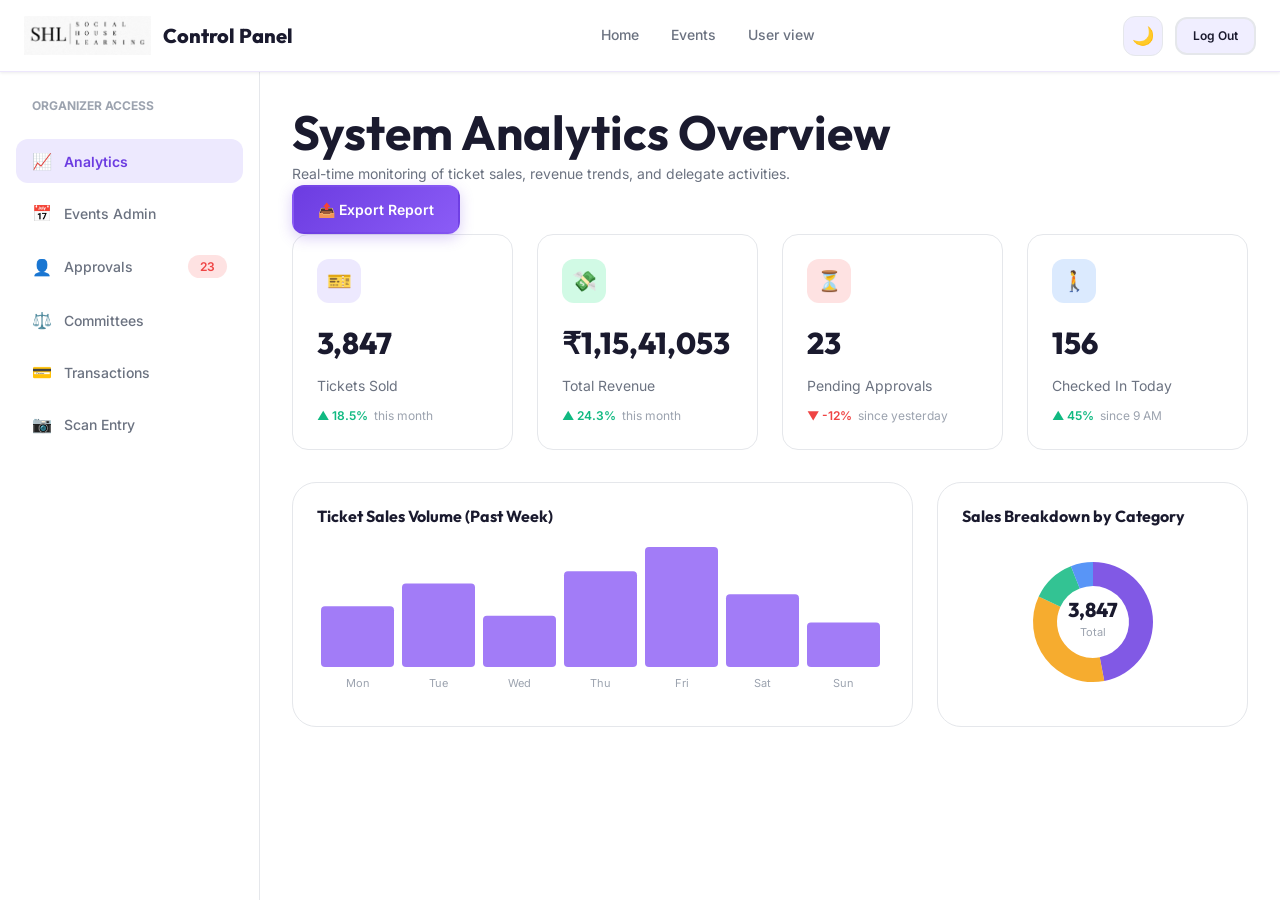
==== commit fa96c64b: "feat(logo): replace text-based SHL logo with image across all pages - Added images/shl-logo.png (SHL" ====
--- a/admin.html
+++ b/admin.html
@@ -16,8 +16,8 @@
   <nav class="navbar scrolled" id="navbar">
     <div class="navbar-inner">
       <a href="index.html" class="navbar-logo">
-        <img src="C:\Users\mohini\Pictures\Screenshots\Screenshot 2026-05-21 142047.png">
-        <span>SHL Control Panel</span>
+        <img src="images/shl-logo.png" alt="SHL — Social House Learning" class="logo-img">
+        <span>Control Panel</span>
       </a>
 
       <div class="navbar-links">
--- a/css/components.css
+++ b/css/components.css
@@ -374,6 +374,18 @@
   color: white;
   font-weight: 800;
   font-size: var(--text-sm);
+}
+
+/* SHL logo image */
+.logo-img {
+  height: 40px;
+  width: auto;
+  object-fit: contain;
+  display: block;
+}
+
+.logo-img--auth {
+  height: 48px;
 }
 
 .navbar-links {
